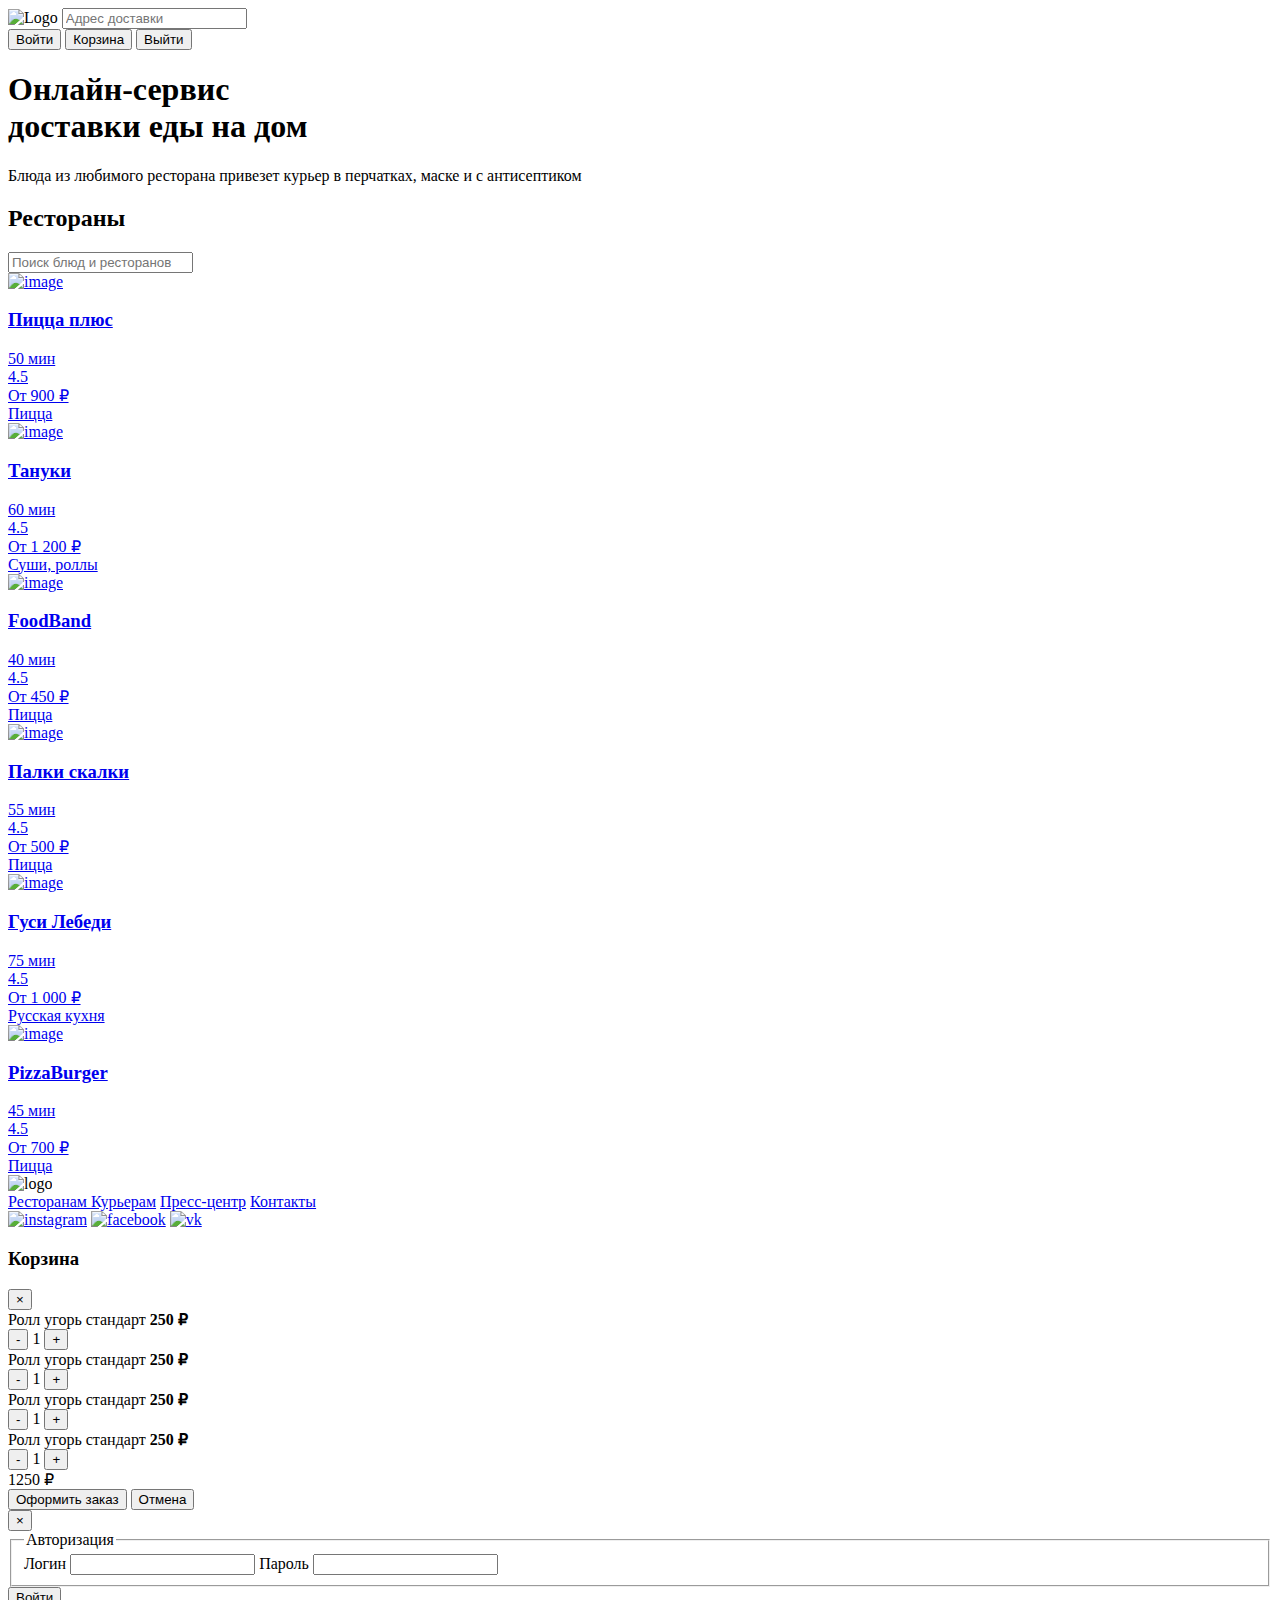
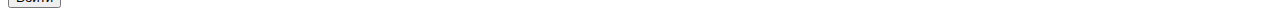
==== index.html @ 8364aab5 "added firebase db" ====
<!DOCTYPE html>
<html lang="ru">

<head>
	<meta charset="UTF-8" />
	<meta name="viewport" content="width=device-width, initial-scale=1.0" />
	<title>Service Delivery Food</title>
	<link rel="shortcut icon" href="favicon.ico" type="image/x-icon">
	<link href="https://fonts.googleapis.com/css?family=Roboto:400,700&display=swap&subset=cyrillic" rel="stylesheet" />
	<link rel="stylesheet" href="./assets/css/normalize.css" />
	<link rel="stylesheet" href="./assets/css/style.css" />
	<script src="./assets/js/auth.js" defer></script>
	<script src="./assets/js/partners.js" defer></script>
</head>

<body>
	<div class="container">
		<header class="header">
			<a class="logo">
				<img src="assets/img/icon/logo.svg" alt="Logo" />
			</a>
			<label class="address">
				<input type="text" class="input input-address" placeholder="Адрес доставки" />
			</label>
			<div class="buttons">
				<div class="user-login">
					<span class="user-svg"></span>
					<span class="user-name"></span>
				</div>
				<button class="button button-primary button-auth">
					<span class="button-auth-svg"></span>
					<span class="button-text">Войти</span>
				</button>
				<button class="button button-cart" id="cart-button">
					<span class="button-cart-svg"></span>
					<span class="button-text">Корзина</span>
				</button>
				<button class="button button-primary button-out">
					<span class="button-text">Выйти</span>
					<span class="button-out-svg"></span>
				</button>
			</div>
		</header>
	</div>
	<!-- /.container  -->

	<main class="main">
		<div class="container">
			<section class="container-promo">
				<section class="promo pizza">
					<h1 class="promo-title">Онлайн-сервис <br />доставки еды на дом</h1>
					<p class="promo-text">
						Блюда из любимого ресторана привезет курьер в перчатках, маске и с антисептиком
					</p>
				</section>
				<!-- <section class="promo kebab">
					<h1 class="promo-title">Шашлыки на майские <br> со скидкой 35%</h1>
					<p class="promo-text">
						Закажите шашлыки в любом ресторане до 10 мая и получите скидку по промокоду OMAGAD
					</p>
				</section>
				<section class="promo vegetables">
					<h1 class="promo-title">Скидка 20% на всю еду <br> по промокоду LOVE.JS</h1>
					<p class="promo-text">
						Блюдо из ресторана привезут вместе с двумя подарочными книгами по фронтенду
					</p>
				</section>
				<section class="promo sushi">
					<h1 class="promo-title">Сеты со скидкой до 30% <br> в ресторанах</h1>
					<p class="promo-text">
						Скидки на сеты до 30 мая по промокоду DADADA
					</p>
				</section> -->
			</section>
			<section class="restaurants">
				<div class="section-heading">
					<h2 class="section-title">Рестораны</h2>
					<label class="search">
						<input type="text" class="input input-search" placeholder="Поиск блюд и ресторанов" />
					</label>
				</div>
				<div class="cards cards-restaurants">
					<a href="restaurant.html" class="card card-restaurant">
						<img src="assets/img/pizza-plus/preview.jpg" alt="image" class="card-image" />
						<div class="card-text">
							<div class="card-heading">
								<h3 class="card-title">Пицца плюс</h3>
								<span class="card-tag tag">50 мин</span>
							</div>
							<!-- /.card-heading -->
							<div class="card-info">
								<div class="rating">
									4.5
								</div>
								<div class="price">От 900 ₽</div>
								<div class="category">Пицца</div>
							</div>
							<!-- /.card-info -->
						</div>
						<!-- /.card-text -->
					</a>
					<!-- /.card -->

					<a href="restaurant.html" class="card card-restaurant">
						<img src="assets/img/tanuki/preview.jpg" alt="image" class="card-image" />
						<div class="card-text">
							<div class="card-heading">
								<h3 class="card-title">Тануки</h3>
								<span class="card-tag tag">60 мин</span>
							</div>
							<!-- /.card-heading -->
							<div class="card-info">
								<div class="rating">
									4.5
								</div>
								<div class="price">От 1 200 ₽</div>
								<div class="category">Суши, роллы</div>
							</div>
							<!-- /.card-info -->
						</div>
						<!-- /.card-text -->
					</a>
					<!-- /.card -->

					<a href="restaurant.html" class="card card-restaurant">
						<img src="assets/img/food-band/preview.jpg" alt="image" class="card-image" />
						<div class="card-text">
							<div class="card-heading">
								<h3 class="card-title">FoodBand</h3>
								<span class="card-tag tag">40 мин</span>
							</div>
							<!-- /.card-heading -->
							<div class="card-info">
								<div class="rating">
									4.5
								</div>
								<div class="price">От 450 ₽</div>
								<div class="category">Пицца</div>
							</div>
							<!-- /.card-info -->
						</div>
						<!-- /.card-text -->
					</a>
					<!-- /.card -->

					<a href="restaurant.html" class="card card-restaurant">
						<img src="assets/img/palki-skalki/preview.jpg" alt="image" class="card-image" />
						<div class="card-text">
							<div class="card-heading">
								<h3 class="card-title">Палки скалки</h3>
								<span class="card-tag tag">55 мин</span>
							</div>
							<!-- /.card-heading -->
							<div class="card-info">
								<div class="rating">
									4.5
								</div>
								<div class="price">От 500 ₽</div>
								<div class="category">Пицца</div>
							</div>
							<!-- /.card-info -->
						</div>
						<!-- /.card-text -->
					</a>
					<!-- /.card -->

					<a href="restaurant.html" class="card card-restaurant">
						<img src="assets/img/gusi-lebedi/preview.jpg" alt="image" class="card-image" />
						<div class="card-text">
							<div class="card-heading">
								<h3 class="card-title">Гуси Лебеди</h3>
								<span class="card-tag tag">75 мин</span>
							</div>
							<!-- /.card-heading -->
							<div class="card-info">
								<div class="rating">
									4.5
								</div>
								<div class="price">От 1 000 ₽</div>
								<div class="category">Русская кухня</div>
							</div>
							<!-- /.card-info -->
						</div>
						<!-- /.card-text -->
					</a>
					<!-- /.card -->

					<a href="restaurant.html" class="card card-restaurant">
						<img src="assets/img/pizza-burger/preview.jpg" alt="image" class="card-image" />
						<div class="card-text">
							<div class="card-heading">
								<h3 class="card-title">PizzaBurger</h3>
								<span class="card-tag tag">45 мин</span>
							</div>
							<!-- /.card-heading -->
							<div class="card-info">
								<div class="rating">
									4.5
								</div>
								<div class="price">От 700 ₽</div>
								<div class="category">Пицца</div>
							</div>
							<!-- /.card-info -->
						</div>
						<!-- /.card-text -->
					</a>
					<!-- /.card -->
				</div>
				<!-- /.cards -->
			</section>
		</div>
		<!-- /.container -->
	</main>

	<footer class="footer">
		<div class="container">
			<div class="footer-block">
				<img src="assets/img/icon/logo.svg" alt="logo" class="logo footer-logo" />
				<nav class="footer-nav">
					<a href="#" class="footer-link">Ресторанам </a>
					<a href="#" class="footer-link">Курьерам</a>
					<a href="#" class="footer-link">Пресс-центр</a>
					<a href="#" class="footer-link">Контакты</a>
				</nav>
				<div class="social-links">
					<a href="#" class="social-link"><img src="assets/img/social/instagram.svg" alt="instagram" /></a>
					<a href="#" class="social-link"><img src="assets/img/social/fb.svg" alt="facebook" /></a>
					<a href="#" class="social-link"><img src="assets/img/social/vk.svg" alt="vk" /></a>
				</div>
				<!-- /.social-links -->
			</div>
			<!-- /.footer-block -->
		</div>
	</footer>

	<div class="modal modal-cart">
		<div class="modal-dialog">
			<div class="modal-header">
				<h3 class="modal-title">Корзина</h3>
				<button class="close">&times;</button>
			</div>
			<!-- /.modal-header -->
			<div class="modal-body">
				<div class="food-row">
					<span class="food-name">Ролл угорь стандарт</span>
					<strong class="food-price">250 ₽</strong>
					<div class="food-counter">
						<button class="counter-button">-</button>
						<span class="counter">1</span>
						<button class="counter-button">+</button>
					</div>
				</div>
				<!-- /.foods-row -->
				<div class="food-row">
					<span class="food-name">Ролл угорь стандарт</span>
					<strong class="food-price">250 ₽</strong>
					<div class="food-counter">
						<button class="counter-button">-</button>
						<span class="counter">1</span>
						<button class="counter-button">+</button>
					</div>
				</div>
				<!-- /.foods-row -->
				<div class="food-row">
					<span class="food-name">Ролл угорь стандарт</span>
					<strong class="food-price">250 ₽</strong>
					<div class="food-counter">
						<button class="counter-button">-</button>
						<span class="counter">1</span>
						<button class="counter-button">+</button>
					</div>
				</div>
				<!-- /.foods-row -->
				<div class="food-row">
					<span class="food-name">Ролл угорь стандарт</span>
					<strong class="food-price">250 ₽</strong>
					<div class="food-counter">
						<button class="counter-button">-</button>
						<span class="counter">1</span>
						<button class="counter-button">+</button>
					</div>
				</div>
				<!-- /.foods-row -->
			</div>
			<!-- /.modal-body -->
			<div class="modal-footer">
				<span class="modal-pricetag">1250 ₽</span>
				<div class="footer-buttons">
					<button class="button button-primary">Оформить заказ</button>
					<button class="button clear-cart">Отмена</button>
				</div>
			</div>
			<!-- /.modal-footer -->
		</div>
		<!-- /.modal-dialog -->
	</div>

	<div class="modal-auth">
		<div class="modal-dialog modal-dialog-auth">
			<button class="close-auth">&times;</button>
			<form id="logInForm">
				<fieldset class="modal-body">
					<legend class="modal-title">Авторизация</legend>
					<label class="label-auth">
						<span>Логин</span>
						<input id="login" type="text">
					</label>
					<label class="label-auth">
						<span>Пароль</span>
						<input id="input-password" type="password" autocomplete="on">
					</label>
				</fieldset>
				<!-- /.modal-body -->
				<div class="modal-footer">
					<div class="footer-buttons">
						<button class="button button-primary button-login" type="submit">Войти</button>
					</div>
				</div>
			</form>
			<!-- /.modal-footer -->
		</div>
		<!-- /.modal-dialog -->
	</div>
</body>

</html>
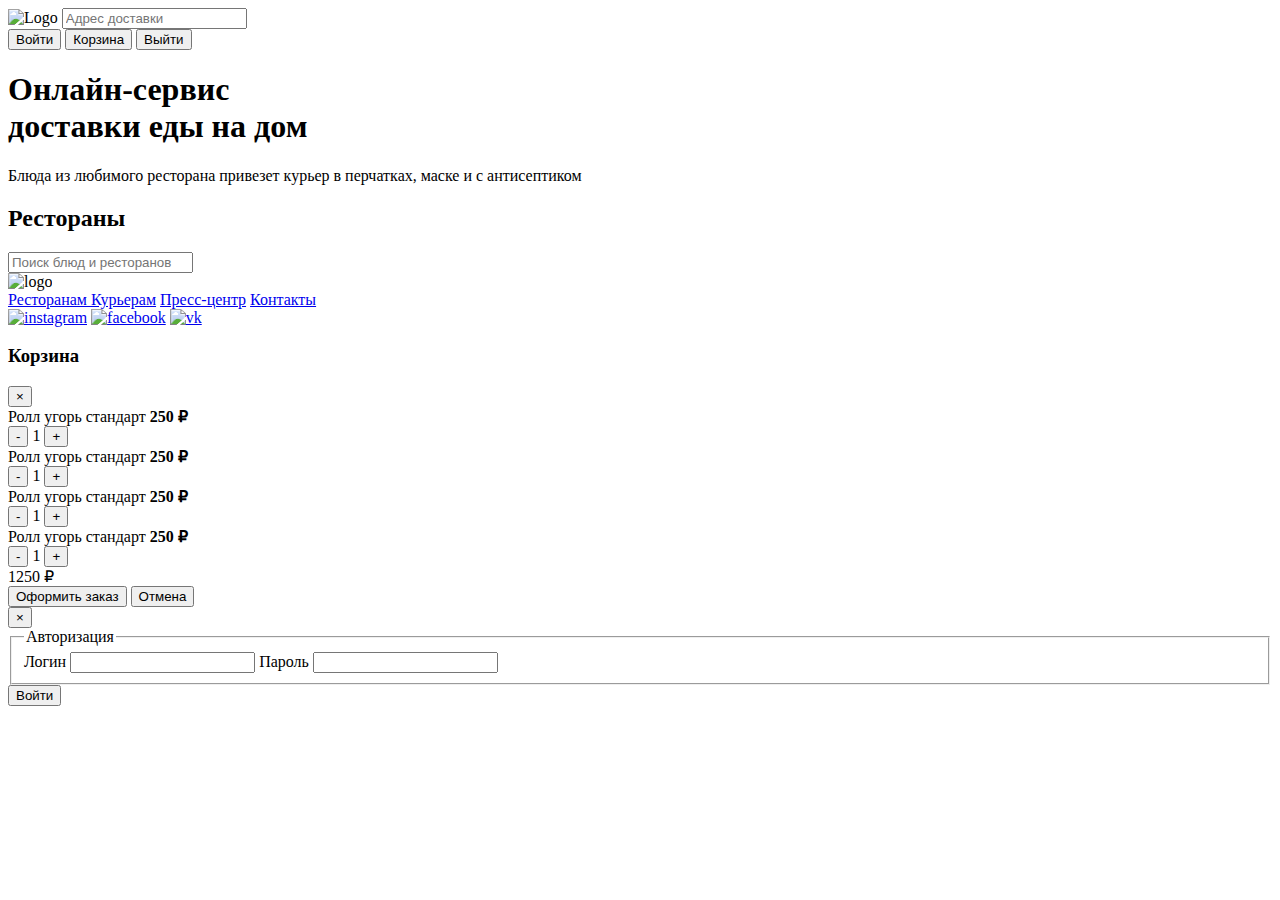
==== commit dc829b07: "dinymic render restaurants and menu" ====
--- a/index.html
+++ b/index.html
@@ -79,134 +79,7 @@
 						<input type="text" class="input input-search" placeholder="Поиск блюд и ресторанов" />
 					</label>
 				</div>
-				<div class="cards cards-restaurants">
-					<a href="restaurant.html" class="card card-restaurant">
-						<img src="assets/img/pizza-plus/preview.jpg" alt="image" class="card-image" />
-						<div class="card-text">
-							<div class="card-heading">
-								<h3 class="card-title">Пицца плюс</h3>
-								<span class="card-tag tag">50 мин</span>
-							</div>
-							<!-- /.card-heading -->
-							<div class="card-info">
-								<div class="rating">
-									4.5
-								</div>
-								<div class="price">От 900 ₽</div>
-								<div class="category">Пицца</div>
-							</div>
-							<!-- /.card-info -->
-						</div>
-						<!-- /.card-text -->
-					</a>
-					<!-- /.card -->
-
-					<a href="restaurant.html" class="card card-restaurant">
-						<img src="assets/img/tanuki/preview.jpg" alt="image" class="card-image" />
-						<div class="card-text">
-							<div class="card-heading">
-								<h3 class="card-title">Тануки</h3>
-								<span class="card-tag tag">60 мин</span>
-							</div>
-							<!-- /.card-heading -->
-							<div class="card-info">
-								<div class="rating">
-									4.5
-								</div>
-								<div class="price">От 1 200 ₽</div>
-								<div class="category">Суши, роллы</div>
-							</div>
-							<!-- /.card-info -->
-						</div>
-						<!-- /.card-text -->
-					</a>
-					<!-- /.card -->
-
-					<a href="restaurant.html" class="card card-restaurant">
-						<img src="assets/img/food-band/preview.jpg" alt="image" class="card-image" />
-						<div class="card-text">
-							<div class="card-heading">
-								<h3 class="card-title">FoodBand</h3>
-								<span class="card-tag tag">40 мин</span>
-							</div>
-							<!-- /.card-heading -->
-							<div class="card-info">
-								<div class="rating">
-									4.5
-								</div>
-								<div class="price">От 450 ₽</div>
-								<div class="category">Пицца</div>
-							</div>
-							<!-- /.card-info -->
-						</div>
-						<!-- /.card-text -->
-					</a>
-					<!-- /.card -->
-
-					<a href="restaurant.html" class="card card-restaurant">
-						<img src="assets/img/palki-skalki/preview.jpg" alt="image" class="card-image" />
-						<div class="card-text">
-							<div class="card-heading">
-								<h3 class="card-title">Палки скалки</h3>
-								<span class="card-tag tag">55 мин</span>
-							</div>
-							<!-- /.card-heading -->
-							<div class="card-info">
-								<div class="rating">
-									4.5
-								</div>
-								<div class="price">От 500 ₽</div>
-								<div class="category">Пицца</div>
-							</div>
-							<!-- /.card-info -->
-						</div>
-						<!-- /.card-text -->
-					</a>
-					<!-- /.card -->
-
-					<a href="restaurant.html" class="card card-restaurant">
-						<img src="assets/img/gusi-lebedi/preview.jpg" alt="image" class="card-image" />
-						<div class="card-text">
-							<div class="card-heading">
-								<h3 class="card-title">Гуси Лебеди</h3>
-								<span class="card-tag tag">75 мин</span>
-							</div>
-							<!-- /.card-heading -->
-							<div class="card-info">
-								<div class="rating">
-									4.5
-								</div>
-								<div class="price">От 1 000 ₽</div>
-								<div class="category">Русская кухня</div>
-							</div>
-							<!-- /.card-info -->
-						</div>
-						<!-- /.card-text -->
-					</a>
-					<!-- /.card -->
-
-					<a href="restaurant.html" class="card card-restaurant">
-						<img src="assets/img/pizza-burger/preview.jpg" alt="image" class="card-image" />
-						<div class="card-text">
-							<div class="card-heading">
-								<h3 class="card-title">PizzaBurger</h3>
-								<span class="card-tag tag">45 мин</span>
-							</div>
-							<!-- /.card-heading -->
-							<div class="card-info">
-								<div class="rating">
-									4.5
-								</div>
-								<div class="price">От 700 ₽</div>
-								<div class="category">Пицца</div>
-							</div>
-							<!-- /.card-info -->
-						</div>
-						<!-- /.card-text -->
-					</a>
-					<!-- /.card -->
-				</div>
-				<!-- /.cards -->
+				<div class="cards cards-restaurants"></div>
 			</section>
 		</div>
 		<!-- /.container -->
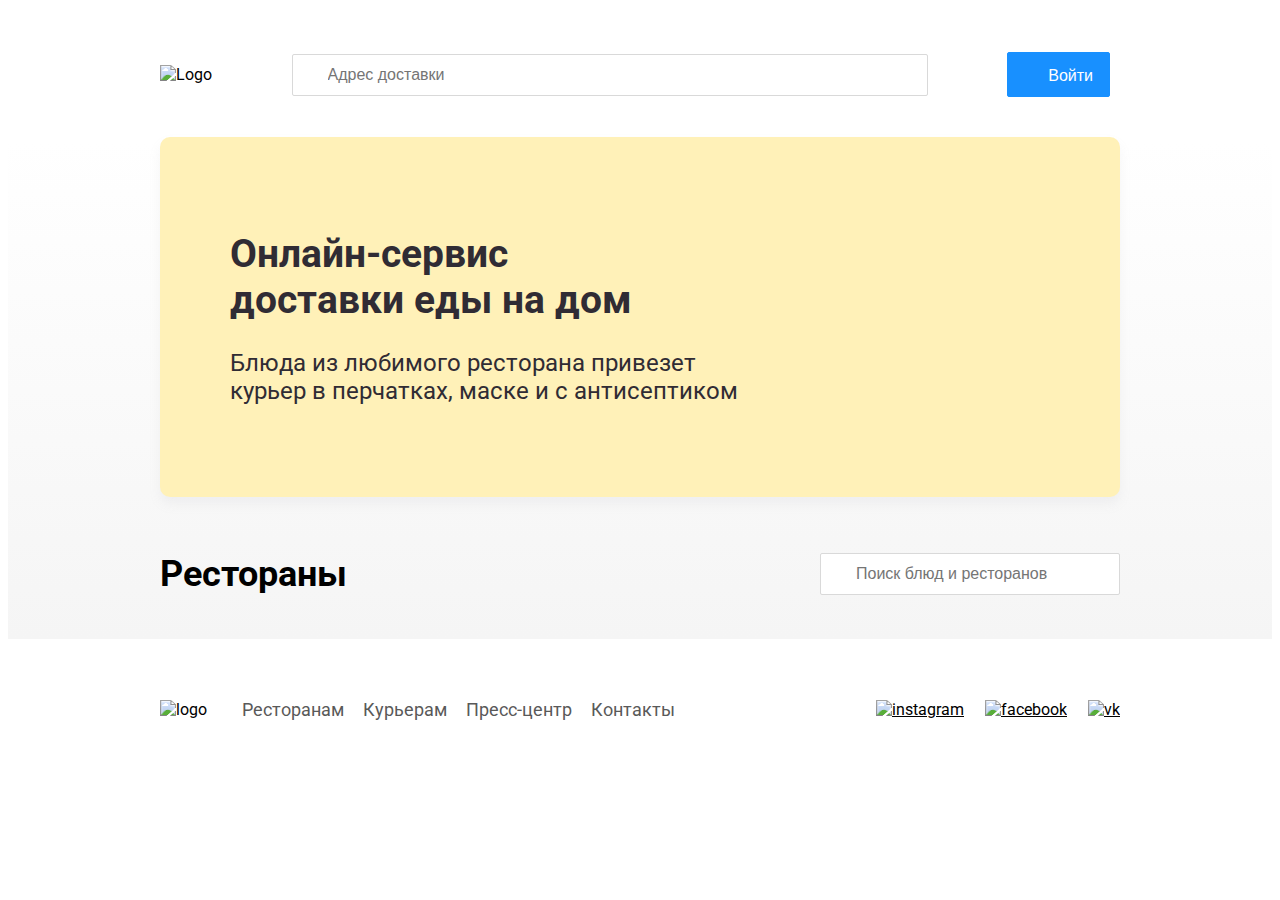
==== commit cd76a603: "created cart" ====
--- a/index.html
+++ b/index.html
@@ -4,12 +4,13 @@
 <head>
 	<meta charset="UTF-8" />
 	<meta name="viewport" content="width=device-width, initial-scale=1.0" />
-	<title>Service Delivery Food</title>
+	<title>Food Delivery Service</title>
 	<link rel="shortcut icon" href="favicon.ico" type="image/x-icon">
 	<link href="https://fonts.googleapis.com/css?family=Roboto:400,700&display=swap&subset=cyrillic" rel="stylesheet" />
 	<link rel="stylesheet" href="./assets/css/normalize.css" />
 	<link rel="stylesheet" href="./assets/css/style.css" />
 	<script src="./assets/js/auth.js" defer></script>
+	<script src="./assets/js/cart.js" defer></script>
 	<script src="./assets/js/partners.js" defer></script>
 </head>
 
@@ -113,51 +114,10 @@
 				<button class="close">&times;</button>
 			</div>
 			<!-- /.modal-header -->
-			<div class="modal-body">
-				<div class="food-row">
-					<span class="food-name">Ролл угорь стандарт</span>
-					<strong class="food-price">250 ₽</strong>
-					<div class="food-counter">
-						<button class="counter-button">-</button>
-						<span class="counter">1</span>
-						<button class="counter-button">+</button>
-					</div>
-				</div>
-				<!-- /.foods-row -->
-				<div class="food-row">
-					<span class="food-name">Ролл угорь стандарт</span>
-					<strong class="food-price">250 ₽</strong>
-					<div class="food-counter">
-						<button class="counter-button">-</button>
-						<span class="counter">1</span>
-						<button class="counter-button">+</button>
-					</div>
-				</div>
-				<!-- /.foods-row -->
-				<div class="food-row">
-					<span class="food-name">Ролл угорь стандарт</span>
-					<strong class="food-price">250 ₽</strong>
-					<div class="food-counter">
-						<button class="counter-button">-</button>
-						<span class="counter">1</span>
-						<button class="counter-button">+</button>
-					</div>
-				</div>
-				<!-- /.foods-row -->
-				<div class="food-row">
-					<span class="food-name">Ролл угорь стандарт</span>
-					<strong class="food-price">250 ₽</strong>
-					<div class="food-counter">
-						<button class="counter-button">-</button>
-						<span class="counter">1</span>
-						<button class="counter-button">+</button>
-					</div>
-				</div>
-				<!-- /.foods-row -->
-			</div>
+			<div class="modal-body"></div>
 			<!-- /.modal-body -->
 			<div class="modal-footer">
-				<span class="modal-pricetag">1250 ₽</span>
+				<span class="modal-pricetag"></span>
 				<div class="footer-buttons">
 					<button class="button button-primary">Оформить заказ</button>
 					<button class="button clear-cart">Отмена</button>
--- a/assets/css/style.css
+++ b/assets/css/style.css
@@ -0,0 +1,849 @@
+* {
+    box-sizing: border-box;
+}
+
+body {
+    font-family: "Roboto", sans-serif;
+    padding-top: 44px;
+}
+
+a,
+button {
+    cursor: pointer;
+    color: inherit;
+}
+
+.hide {
+    display: none;
+}
+
+.container {
+    max-width: 1200px;
+    margin: auto;
+}
+
+.header {
+    display: flex;
+    align-items: center;
+    justify-content: space-between;
+    margin-bottom: 40px;
+}
+
+.input {
+    background-color: #ffffff;
+    border: 1px solid #d9d9d9;
+    border-radius: 2px;
+    font-size: 16px;
+    line-height: 24px;
+    padding: 8px 8px 8px 35px;
+    background-repeat: no-repeat;
+    background-position: left 11px center;
+}
+
+.address {
+    flex: 0.8;
+}
+.input-address {
+    width: 100%;
+    background-image: url(../img/icon/home.svg);
+}
+
+.search {
+    margin-left: auto;
+}
+.input-search {
+    width: 300px;
+    background-image: url(../img/icon/search.svg);
+}
+
+.buttons {
+    display: flex;
+    align-items: center;
+}
+
+.button {
+    display: flex;
+    align-items: center;
+    padding: 8px 16px;
+    background: #ffffff;
+    border: 1px solid #d9d9d9;
+    box-sizing: border-box;
+    box-shadow: 0 0 2px rgba(0, 0, 0, 0.0015);
+    border-radius: 2px;
+    color: #595959;
+    font-size: 16px;
+    line-height: 24px;
+}
+
+.button:hover {
+    background: #1890ff;
+    border: 1px solid #1890ff;
+    color: #fff;
+}
+
+
+.button-primary {
+    background: #1890ff;
+    border: 1px solid #1890ff;
+    color: #fff;
+    margin-right: 10px;
+}
+
+.button-primary:hover {
+    background: #ffffff;
+    border: 1px solid #d9d9d9;
+    color: #595959;
+}
+
+.button-icon {
+    margin-right: 6px;
+}
+
+.button-card-text {
+    margin-right: 10px;
+}
+
+.button-auth {
+    background-position: 20px 13px;
+}
+.button-auth .button-text {
+    margin-top: 3px;
+}
+
+.button-primary .button-auth-svg {
+    width: 24px;
+    height: 24px;
+    background-color: #fff;
+    -webkit-mask: url("../img/icon/user.svg") no-repeat 50% 50%;
+    mask: url("../img/icon/user.svg") no-repeat 50% 50%;
+    background-repeat: no-repeat;
+}
+
+.button-primary:hover .button-auth-svg {
+    background-color: #595959;
+}
+
+.button .button-cart-svg {
+    width: 24px;
+    height: 24px;
+    background-color: #595959;
+    -webkit-mask: url("../img/icon/shopping-cart.svg") no-repeat 50% 50%;
+    mask: url("../img/icon/shopping-cart.svg") no-repeat 50% 50%;
+    background-repeat: no-repeat;
+}
+
+.button-primary .button-cart-svg {
+    background-color: #fff;
+}
+
+.button:hover .button-cart-svg {
+    background-color: #fff;
+}
+
+.button-primary:hover .button-cart-svg {
+    background-color: #595959;
+}
+
+.button-cart {
+    display: none;
+    margin: 0 5px;
+}
+
+.button-out {
+    display: none;
+    margin: 0 5px;
+}
+
+.user-login {
+    display: none;
+    margin-right: 20px;
+}
+
+.user-login .user-svg {
+    width: 24px;
+    height: 24px;
+    background-color: #000000;
+    -webkit-mask: url("../img/icon/user.svg") no-repeat 50% 50%;
+    mask: url("../img/icon/user.svg") no-repeat 50% 50%;
+    background-repeat: no-repeat;
+}
+.user-name {
+    font-weight: bold;
+    font-size: 18px;
+    margin-top: 3px;
+}
+
+.promo-slider {
+    width: 600px;
+    height: 300px;
+}
+
+.promo {
+    box-shadow: 0 7px 12px rgba(158, 158, 163, 0.1);
+    border-radius: 10px;
+    padding: 68px 70px;
+    margin-bottom: 56px;
+}
+
+.pizza {
+    background: #fff1b8 url(../img/promo/pizza.png) no-repeat top -100px right -250px / 830px
+}
+
+.kebab {
+    background: #D6E4FF url(../img/promo/kebab.png) no-repeat top 45px right 40px / 450px;
+}
+
+.vegetables {
+    background: #FFF566 url(../img/promo/vegetables.png) no-repeat top 0 right 0 / 825px
+}
+
+.sushi {
+    background: #FFF1F0 url(../img/promo/sushi.png) no-repeat top 10px right 15px / 500px
+}
+
+.promo-title {
+    font-style: normal;
+    font-weight: bold;
+    font-size: 39px;
+    line-height: 46px;
+    color: #302c34;
+}
+
+.promo-text {
+    font-style: normal;
+    font-weight: normal;
+    font-size: 24px;
+    line-height: 28px;
+    color: #302c34;
+    max-width: 538px;
+}
+
+.main {
+    background: linear-gradient(180deg, rgba(245, 245, 245, 0) 1.04%, #f5f5f5 100%);
+}
+
+.section-heading {
+    display: flex;
+    align-items: center;
+    margin-bottom: 44px;
+}
+
+.section-title {
+    font-style: normal;
+    font-weight: bold;
+    font-size: 36px;
+    line-height: 42px;
+    margin: 0 30px 0 0;
+    color: #000000;
+}
+
+.cards {
+    display: flex;
+    align-items: flex-start;
+    justify-content: space-between;
+    flex-wrap: wrap;
+}
+
+.card {
+    background: #ffffff;
+    box-shadow: 0 4px 12px rgba(0, 0, 0, 0.05);
+    border-radius: 7px;
+    overflow: hidden;
+    margin-bottom: 30px;
+    flex-basis: 31%;
+    text-decoration: none;
+
+}
+
+.card-restaurant {
+    cursor: pointer
+}
+
+.card-image {
+    width: 100%;
+    height: 250px;
+    object-fit: cover;
+}
+
+
+.card-text {
+    padding: 20px 23px 35px;
+    min-height: 275px;
+    display: flex;
+    flex-direction: column;
+}
+
+
+
+.restaurants .card-text {
+    min-height: auto;
+}
+
+.card-heading {
+    display: flex;
+    align-items: center;
+    justify-content: space-between;
+    margin-bottom: 10px;
+}
+
+.card-title {
+    margin: 0;
+    font-style: normal;
+    font-weight: bold;
+    font-size: 22px;
+    line-height: 32px;
+}
+
+.card-title-reg {
+    font-weight: 400;
+}
+
+.card-tag {
+    font-style: normal;
+    font-weight: normal;
+    font-size: 12px;
+    line-height: 20px;
+    color: #ffffff;
+    background: #262626;
+    border-radius: 2px;
+    padding: 1px 8px;
+}
+
+.card-info {
+    display: flex;
+    align-items: center;
+    flex-wrap: wrap;
+}
+
+.card-buttons {
+    display: flex;
+    margin-top: 24px;
+    flex-grow: 1;
+    align-items: flex-end;
+}
+
+.card-price-bold {
+    font-weight: bold;
+    font-size: 20px;
+    line-height: 32px;
+    margin-left: 30px;
+}
+
+.rating {
+    background-image: url("../img/icon/rating.svg");
+    background-repeat: no-repeat;
+    background-position: 0 7px;
+    padding-left: 20px;
+    margin-right: 26px;
+    color: #ffc107;
+    font-weight: bold;
+    font-size: 18px;
+    line-height: 32px;
+}
+
+.price,
+.category {
+    color: #8c8c8c;
+    font-size: 18px;
+    line-height: 32px;
+}
+
+.price {
+    margin-right: 10px;
+}
+
+.ingredients {
+    color: #8c8c8c;
+    font-size: 18px;
+    line-height: 21px;
+}
+
+.category {
+    text-overflow: ellipsis;
+    overflow: hidden;
+    white-space: nowrap;
+    max-width: 150px;
+}
+
+.price:after {
+    content: "";
+    width: 5px;
+    height: 5px;
+    background-color: #8c8c8c;
+    display: inline-block;
+    vertical-align: middle;
+    border-radius: 50%;
+    margin-left: 10px;
+}
+
+.footer {
+    padding: 60px 0;
+}
+
+.footer-block {
+    display: flex;
+    align-items: center;
+    justify-content: space-between;
+}
+
+.footer-nav {
+    margin-left: 35px;
+    margin-right: auto;
+}
+
+.footer-link {
+    display: inline-block;
+    color: #595959;
+    font-style: normal;
+    font-weight: normal;
+    font-size: 18px;
+    line-height: 21px;
+    text-decoration: none;
+}
+
+.footer-link:not(:last-child) {
+    margin-right: 15px;
+}
+
+.social-links {
+    display: flex;
+    align-items: center;
+}
+
+.social-link:not(:last-child) {
+    margin-right: 21px;
+}
+
+.modal {
+    position: fixed;
+    left: 0;
+    top: 0;
+    width: 100%;
+    height: 100%;
+    background: rgba(0, 0, 0, 0.4);
+    display: none;
+    z-index: 999;
+}
+
+.modal-auth {
+    position: fixed;
+    left: 0;
+    top: 0;
+    width: 100%;
+    height: 100%;
+    background: rgba(0, 0, 0, 0.4);
+    display: none;
+    z-index: 999;
+}
+
+.is-open {
+    display: flex;
+}
+
+.modal-dialog {
+    max-width: 780px;
+    width: 95%;
+    background: #ffffff;
+    border-radius: 5px;
+    margin: auto;
+    padding: 40px 45px;
+}
+
+.modal-dialog-auth {
+    width: auto;
+    position: relative;
+}
+
+.label-auth {
+    display: block;
+    margin: 30px;
+}
+
+.label-auth span {
+    width: 80px;
+    display: inline-block;
+}
+
+.modal-header {
+    display: flex;
+    align-items: center;
+    justify-content: space-between;
+    margin-bottom: 45px;
+}
+
+.modal-title {
+    margin: 0;
+    font-weight: bold;
+    font-size: 36px;
+    line-height: 42px;
+}
+
+.close {
+    font-size: 36px;
+    border: none;
+    background-color: transparent;
+}
+
+.close-auth {
+    font-size: 36px;
+    border: none;
+    background-color: transparent;
+    position: absolute;
+    top: 10px;
+    right: 20px;
+}
+
+.modal-body {
+    margin-bottom: 22px;
+}
+
+.food-row {
+    display: flex;
+    align-items: flex-start;
+    justify-content: space-between;
+    padding-bottom: 8px;
+    border-bottom: 1px solid #d9d9d9;
+    margin-bottom: 15px;
+}
+
+.food-name {
+    font-weight: normal;
+    font-size: 18px;
+    line-height: 32px;
+}
+
+.food-price {
+    margin-left: auto;
+    margin-right: 47px;
+    font-weight: bold;
+    font-size: 20px;
+    line-height: 32px;
+}
+
+.food-counter {
+    display: flex;
+    align-items: center;
+}
+
+.counter-button {
+    display: flex;
+    align-items: center;
+    justify-content: center;
+    width: 39px;
+    height: 32px;
+    background: #ffffff;
+    border: 1px solid #40a9ff;
+    box-sizing: border-box;
+    border-radius: 2px;
+    font-weight: normal;
+    font-size: 14px;
+    line-height: 22px;
+    color: #40a9ff;
+}
+
+.counter-button:hover {
+    background: #40a9ff;
+    border: 1px solid #ffffff;
+    color: #ffffff;
+}
+
+.counter {
+    font-size: 16px;
+    line-height: 24px;
+    margin-left: 10px;
+    margin-right: 10px;
+}
+
+.modal-footer {
+    display: flex;
+    align-items: center;
+    justify-content: space-between;
+}
+
+.modal-auth .modal-footer {
+    justify-content: flex-end;
+}
+
+.footer-buttons {
+    display: flex;
+    align-items: center;
+}
+
+.modal-pricetag {
+    background: #262626;
+    border-radius: 5px;
+    color: #ffffff;
+    padding: 15px 20px;
+    font-size: 20px;
+    line-height: 23px;
+}
+
+@media (max-width: 1366px) {
+    .container {
+        max-width: 960px;
+    }
+
+    .pizza {
+        background-position: center right -300px;
+        background-size: 750px;
+    }
+
+
+    .kebab {
+        background-position: top -5px right -93px;
+        background-size: 530px;
+    }
+
+    .vegetables {
+        background-position: top 0 right -93px;
+        background-size: 820px;
+    }
+
+    .sushi {
+        background-position: center right -90px;
+    }
+
+    .rating {
+        margin-right: 15px;
+    }
+
+    .category,
+    .price {
+        font-size: 14px;
+    }
+}
+
+@media (max-width: 992px) {
+    .container {
+        max-width: 750px;
+    }
+
+
+
+    .pizza {
+        padding: 50px;
+        background-size: 500px;
+        background-position: center right -200px;
+    }
+
+
+    .kebab {
+        background-position: top 55px right -100px;
+        background-size: 385px;
+    }
+
+    .vegetables {
+        background-position: top 0 right -280px;
+        background-size: 810px;
+    }
+
+    .sushi {
+        background-position: top 30px right -175px;
+    }
+
+
+
+    .promo-text {
+        font-size: 18px;
+        max-width: 400px;
+    }
+
+    .card {
+        flex-basis: 49%;
+    }
+
+    .footer-link {
+        font-size: 16px;
+    }
+}
+
+@media (max-width: 768px) {
+    .container {
+        max-width: 560px;
+    }
+
+    .card-info {
+        flex-wrap: wrap;
+    }
+
+    .card .rating {
+        flex-basis: 100%;
+    }
+
+    .card-title {
+        font-size: 18px;
+    }
+
+    .card-text {
+        min-height: 290px;
+    }
+
+    .card-price-bold {
+        margin-left: 20px;
+    }
+
+
+    .pizza {
+        background-size: 400px;
+        background-position: bottom 50px right -200px;
+    }
+
+
+    .kebab {
+        background-position: top -5px right -74px;
+        background-size: 300px;
+    }
+
+    .vegetables {
+        background-position: top 0 right -240px;
+        background-size: 702px;
+    }
+
+    .sushi {
+        background-position: top -24px right -75px;
+        background-size: 302px;
+    }
+
+    .promo-title {
+        font-size: 24px;
+        line-height: 1.4;
+    }
+
+    .promo-text {
+        margin-top: 0;
+    }
+}
+
+@media (max-width: 578px) {
+    .container {
+        width: 90%;
+    }
+
+    .address {
+        min-width: 100%;
+        order: 1;
+    }
+
+    .header {
+        flex-wrap: wrap;
+    }
+
+    .input-address {
+        margin-top: 15px;
+        order: 5;
+        flex: 1;
+    }
+
+    .promo {
+        background-image: none;
+    }
+
+    .promo-title {
+        margin-bottom: 10px;
+    }
+
+    .section-title {
+        font-size: 20px;
+    }
+
+    .card {
+        flex-basis: 100%;
+    }
+
+    .card-text {
+        min-height: auto;
+    }
+
+    .card-image {
+        width: 100%;
+    }
+
+    .footer {
+        padding: 30px 0;
+    }
+
+    .footer-block {
+        align-items: flex-start;
+    }
+
+    .footer-nav {
+        margin-left: 0;
+        margin-right: 0;
+        order: 0;
+        display: flex;
+        flex-direction: column;
+    }
+
+    .footer-logo {
+        margin-right: 15px;
+        order: 1;
+    }
+
+    .social-links {
+        order: 2;
+    }
+}
+
+@media (max-width: 480px) {
+    .button-text {
+        display: none;
+    }
+
+    .button-icon {
+        margin: 0;
+    }
+
+    .user-login {
+        margin: 10px;
+    }
+
+    .buttons {
+        flex-wrap: wrap;
+        margin-left: auto;
+    }
+
+    .button {
+        min-height: 40px;
+        padding: 5px 12px;
+
+    }
+
+    .button-out-svg {
+        width: 24px;
+        height: 24px;
+        background-color: #fff;
+        -webkit-mask: url(../img/icon/logout.svg) no-repeat 50% 50%;
+        mask: url(../img/icon/logout.svg) no-repeat 50% 50%;
+        background-repeat: no-repeat;
+        -webkit-mask-size: 20px;
+        mask-size: 20px;
+    }
+
+    .promo {
+        padding: 20px;
+    }
+
+    .section-heading {
+        flex-wrap: wrap;
+    }
+
+    .footer-block {
+        flex-wrap: wrap;
+        flex-direction: column;
+        align-items: center;
+    }
+
+    .footer-logo {
+        order: 0;
+        margin-bottom: 20px;
+    }
+
+    .footer-nav {
+        margin-bottom: 20px;
+        text-align: center;
+    }
+
+    .footer-link:not(:last-child) {
+        margin-right: 0;
+    }
+}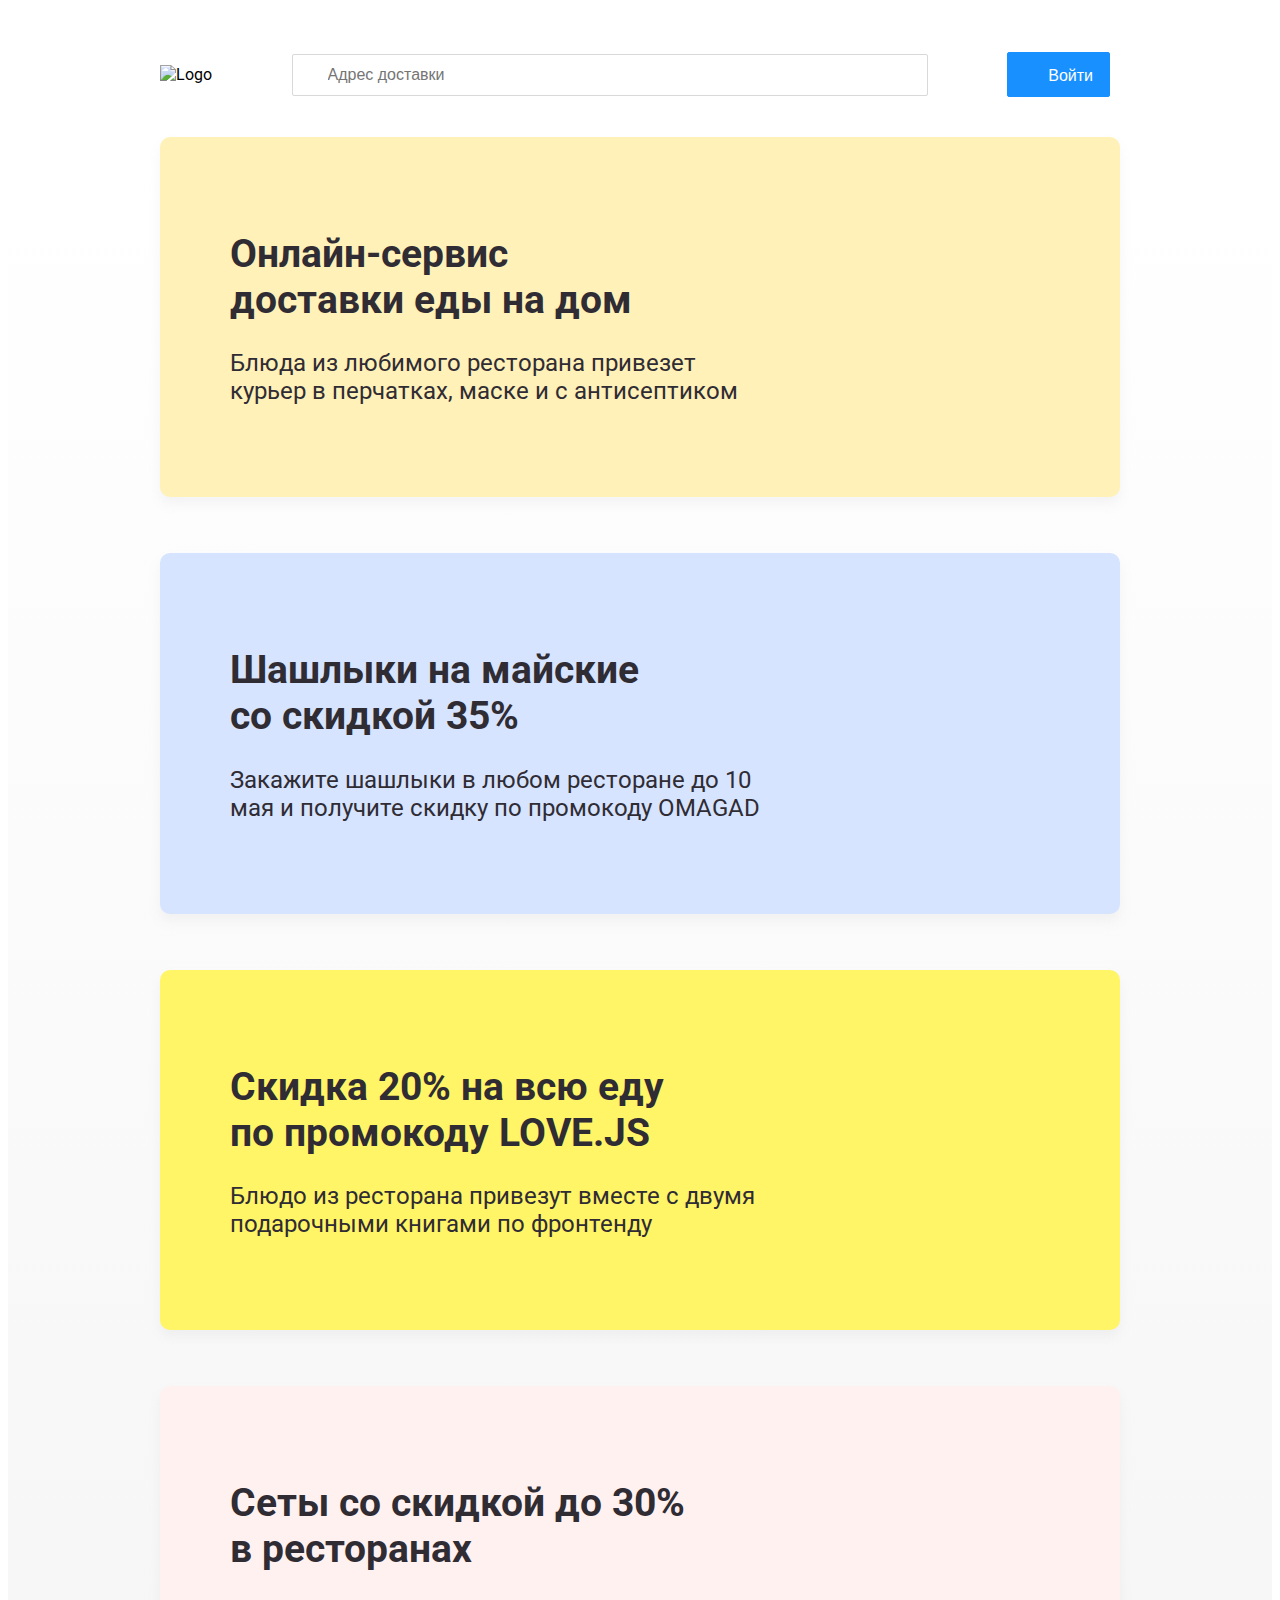
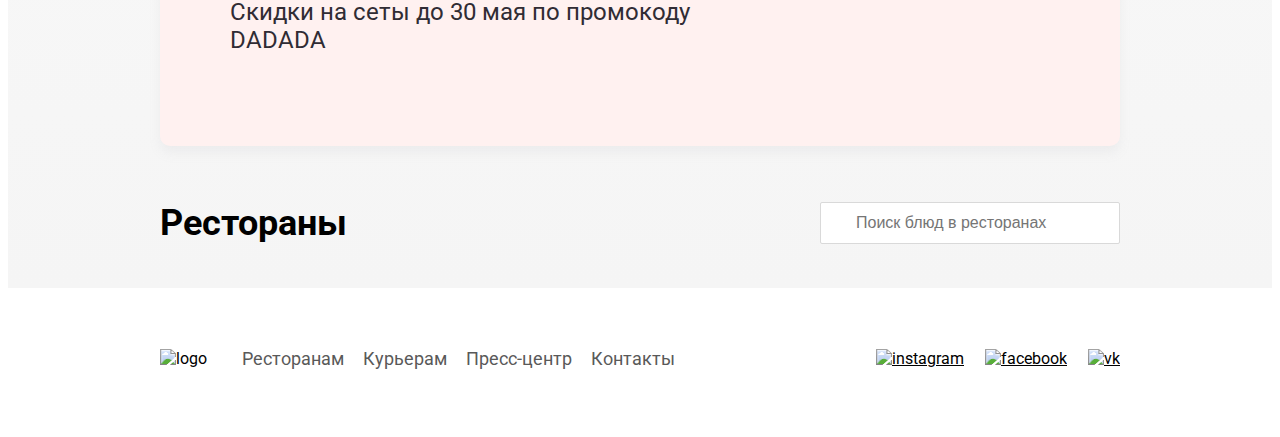
==== commit ba905787: "clearing after search" ====
--- a/index.html
+++ b/index.html
@@ -9,9 +9,13 @@
 	<link href="https://fonts.googleapis.com/css?family=Roboto:400,700&display=swap&subset=cyrillic" rel="stylesheet" />
 	<link rel="stylesheet" href="./assets/css/normalize.css" />
 	<link rel="stylesheet" href="./assets/css/style.css" />
-	<script src="./assets/js/auth.js" defer></script>
-	<script src="./assets/js/cart.js" defer></script>
-	<script src="./assets/js/partners.js" defer></script>
+	<link rel="stylesheet" href="./assets/libs/chief-slider/chief-slider.css">
+	<script defer src="./assets/libs/chief-slider/chief-slider.js"></script>
+	<script defer src="./assets/js/slider.js"></script>
+	<script defer src="./assets/js/auth.js"></script>
+	<script defer src="./assets/js/search.js"></script>
+	<script defer src="./assets/js/cart.js"></script>
+	<script defer src="./assets/js/partners.js"></script>
 </head>
 
 <body>
@@ -47,37 +51,42 @@
 
 	<main class="main">
 		<div class="container">
-			<section class="container-promo">
-				<section class="promo pizza">
-					<h1 class="promo-title">Онлайн-сервис <br />доставки еды на дом</h1>
-					<p class="promo-text">
-						Блюда из любимого ресторана привезет курьер в перчатках, маске и с антисептиком
-					</p>
+			<section class="container-promo slider">
+				<section class="slider__wrapper">
+					<section class="slider__items">
+						<section class="promo pizza slider__item">
+							<h1 class="promo-title">Онлайн-сервис <br />доставки еды на дом</h1>
+							<p class="promo-text">
+								Блюда из любимого ресторана привезет курьер в перчатках, маске и с антисептиком
+							</p>
+						</section>
+						<section class="promo kebab slider__item">
+							<h1 class="promo-title">Шашлыки на майские <br> со скидкой 35%</h1>
+							<p class="promo-text">
+								Закажите шашлыки в любом ресторане до 10 мая и получите скидку по промокоду OMAGAD
+							</p>
+						</section>
+						<section class="promo vegetables slider__item">
+							<h1 class="promo-title">Скидка 20% на всю еду <br> по промокоду LOVE.JS</h1>
+							<p class="promo-text">
+								Блюдо из ресторана привезут вместе с двумя подарочными книгами по фронтенду
+							</p>
+						</section>
+						<section class="promo sushi slider__item">
+							<h1 class="promo-title">Сеты со скидкой до 30% <br> в ресторанах</h1>
+							<p class="promo-text">
+								Скидки на сеты до 30 мая по промокоду DADADA
+							</p>
+						</section>
+					</section>
 				</section>
-				<!-- <section class="promo kebab">
-					<h1 class="promo-title">Шашлыки на майские <br> со скидкой 35%</h1>
-					<p class="promo-text">
-						Закажите шашлыки в любом ресторане до 10 мая и получите скидку по промокоду OMAGAD
-					</p>
-				</section>
-				<section class="promo vegetables">
-					<h1 class="promo-title">Скидка 20% на всю еду <br> по промокоду LOVE.JS</h1>
-					<p class="promo-text">
-						Блюдо из ресторана привезут вместе с двумя подарочными книгами по фронтенду
-					</p>
-				</section>
-				<section class="promo sushi">
-					<h1 class="promo-title">Сеты со скидкой до 30% <br> в ресторанах</h1>
-					<p class="promo-text">
-						Скидки на сеты до 30 мая по промокоду DADADA
-					</p>
-				</section> -->
 			</section>
+			
 			<section class="restaurants">
 				<div class="section-heading">
 					<h2 class="section-title">Рестораны</h2>
 					<label class="search">
-						<input type="text" class="input input-search" placeholder="Поиск блюд и ресторанов" />
+						<input type="text" class="input input-search" placeholder="Поиск блюд в ресторанах" value="" />
 					</label>
 				</div>
 				<div class="cards cards-restaurants"></div>
@@ -117,7 +126,7 @@
 			<div class="modal-body"></div>
 			<!-- /.modal-body -->
 			<div class="modal-footer">
-				<span class="modal-pricetag"></span>
+				<span class="modal-pricetag">0 ₽</span>
 				<div class="footer-buttons">
 					<button class="button button-primary">Оформить заказ</button>
 					<button class="button clear-cart">Отмена</button>
